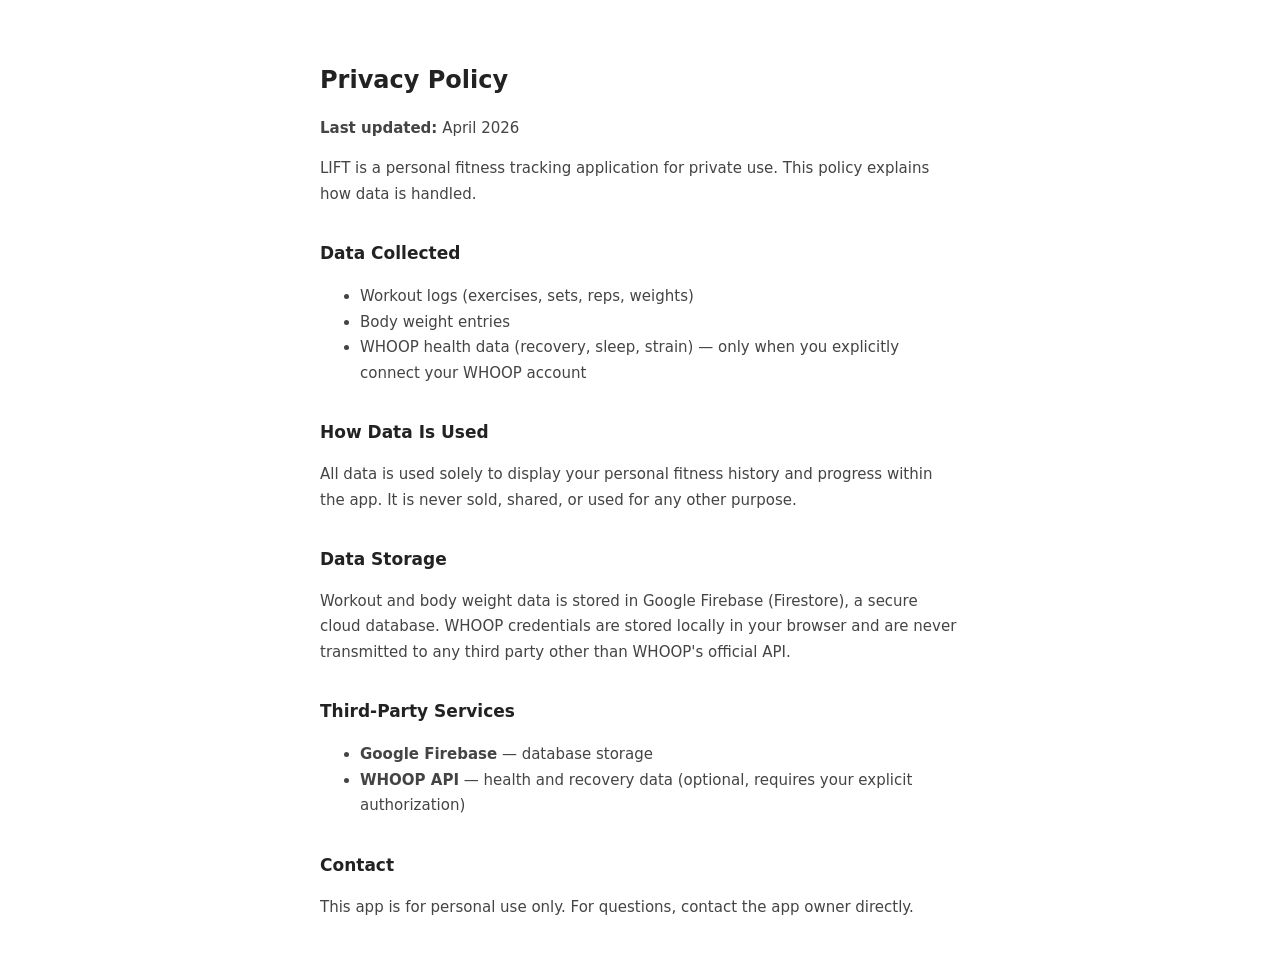
==== privacy.html @ 651737b6 "Add privacy policy page for Whoop developer registration" ====
<!DOCTYPE html>
<html lang="en">
<head>
  <meta charset="UTF-8">
  <meta name="viewport" content="width=device-width, initial-scale=1.0">
  <title>Privacy Policy — LIFT</title>
  <style>
    body { font-family: system-ui, sans-serif; max-width: 640px; margin: 60px auto; padding: 0 24px; color: #222; line-height: 1.7; }
    h1 { font-size: 24px; margin-bottom: 8px; }
    h2 { font-size: 17px; margin-top: 32px; }
    p, li { font-size: 15px; color: #444; }
  </style>
</head>
<body>
  <h1>Privacy Policy</h1>
  <p><strong>Last updated:</strong> April 2026</p>

  <p>LIFT is a personal fitness tracking application for private use. This policy explains how data is handled.</p>

  <h2>Data Collected</h2>
  <ul>
    <li>Workout logs (exercises, sets, reps, weights)</li>
    <li>Body weight entries</li>
    <li>WHOOP health data (recovery, sleep, strain) — only when you explicitly connect your WHOOP account</li>
  </ul>

  <h2>How Data Is Used</h2>
  <p>All data is used solely to display your personal fitness history and progress within the app. It is never sold, shared, or used for any other purpose.</p>

  <h2>Data Storage</h2>
  <p>Workout and body weight data is stored in Google Firebase (Firestore), a secure cloud database. WHOOP credentials are stored locally in your browser and are never transmitted to any third party other than WHOOP's official API.</p>

  <h2>Third-Party Services</h2>
  <ul>
    <li><strong>Google Firebase</strong> — database storage</li>
    <li><strong>WHOOP API</strong> — health and recovery data (optional, requires your explicit authorization)</li>
  </ul>

  <h2>Contact</h2>
  <p>This app is for personal use only. For questions, contact the app owner directly.</p>
</body>
</html>
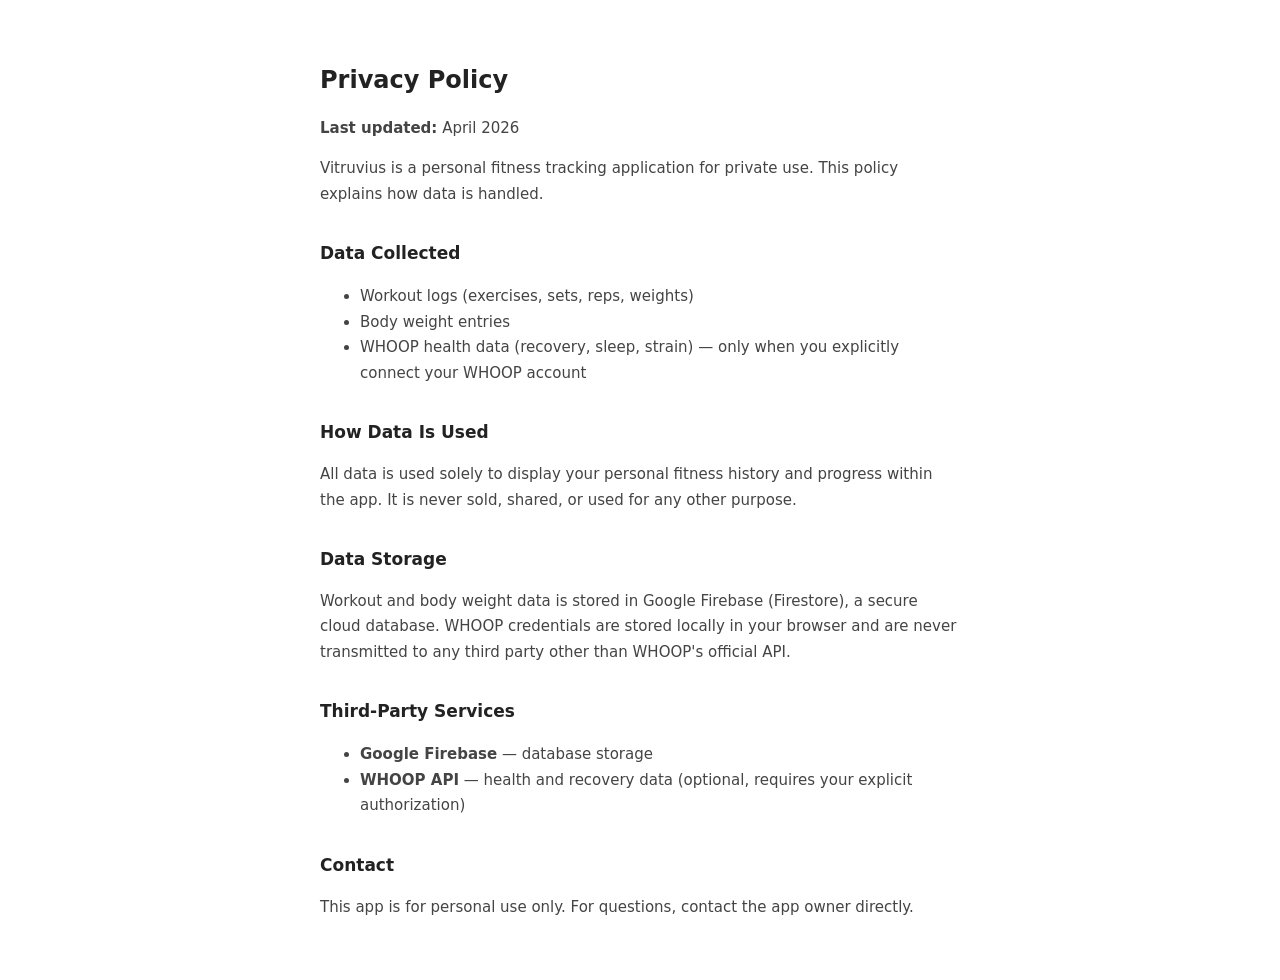
==== commit 4510ed0c: "Rename app from LIFT to Vitruvius Co-Authored-By: Claude Sonnet 4.6 <noreply@anthropic.com>" ====
--- a/privacy.html
+++ b/privacy.html
@@ -3,7 +3,7 @@
 <head>
   <meta charset="UTF-8">
   <meta name="viewport" content="width=device-width, initial-scale=1.0">
-  <title>Privacy Policy — LIFT</title>
+  <title>Privacy Policy — Vitruvius</title>
   <style>
     body { font-family: system-ui, sans-serif; max-width: 640px; margin: 60px auto; padding: 0 24px; color: #222; line-height: 1.7; }
     h1 { font-size: 24px; margin-bottom: 8px; }
@@ -15,7 +15,7 @@
   <h1>Privacy Policy</h1>
   <p><strong>Last updated:</strong> April 2026</p>
 
-  <p>LIFT is a personal fitness tracking application for private use. This policy explains how data is handled.</p>
+  <p>Vitruvius is a personal fitness tracking application for private use. This policy explains how data is handled.</p>
 
   <h2>Data Collected</h2>
   <ul>
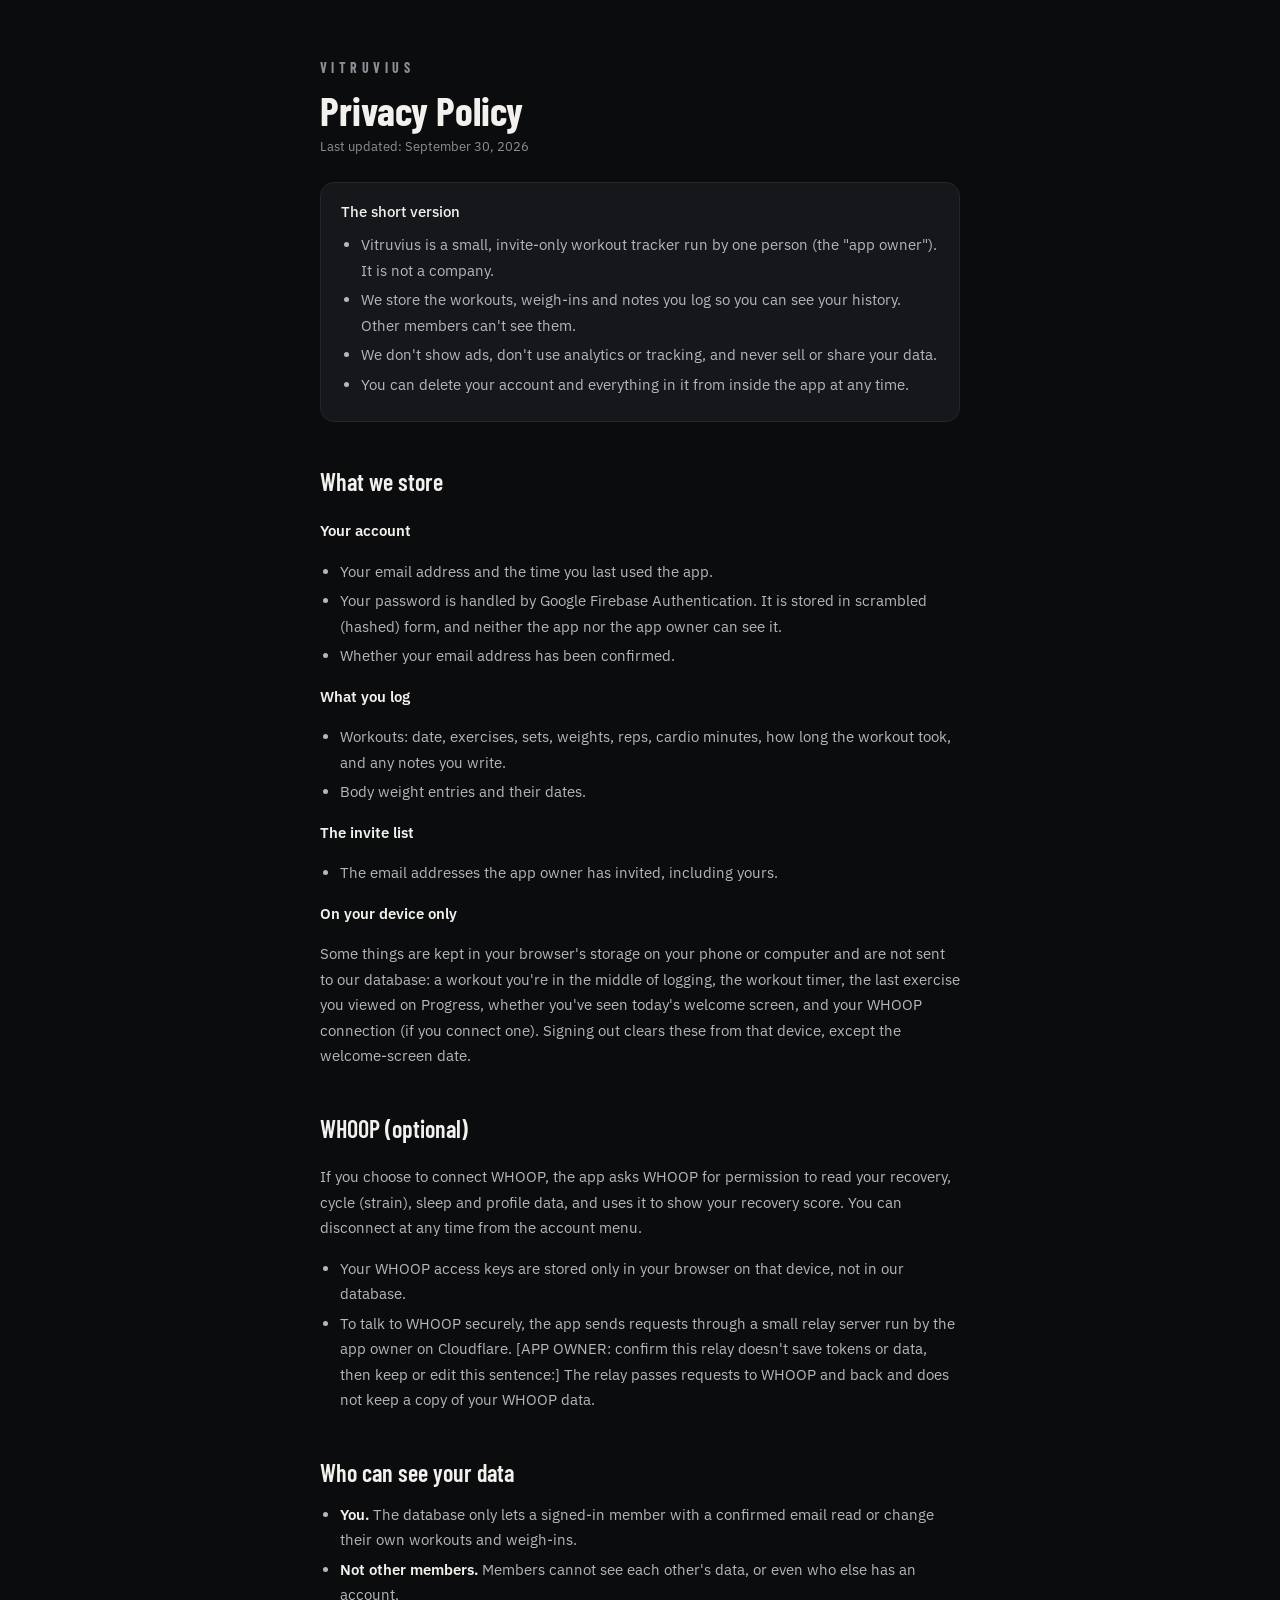
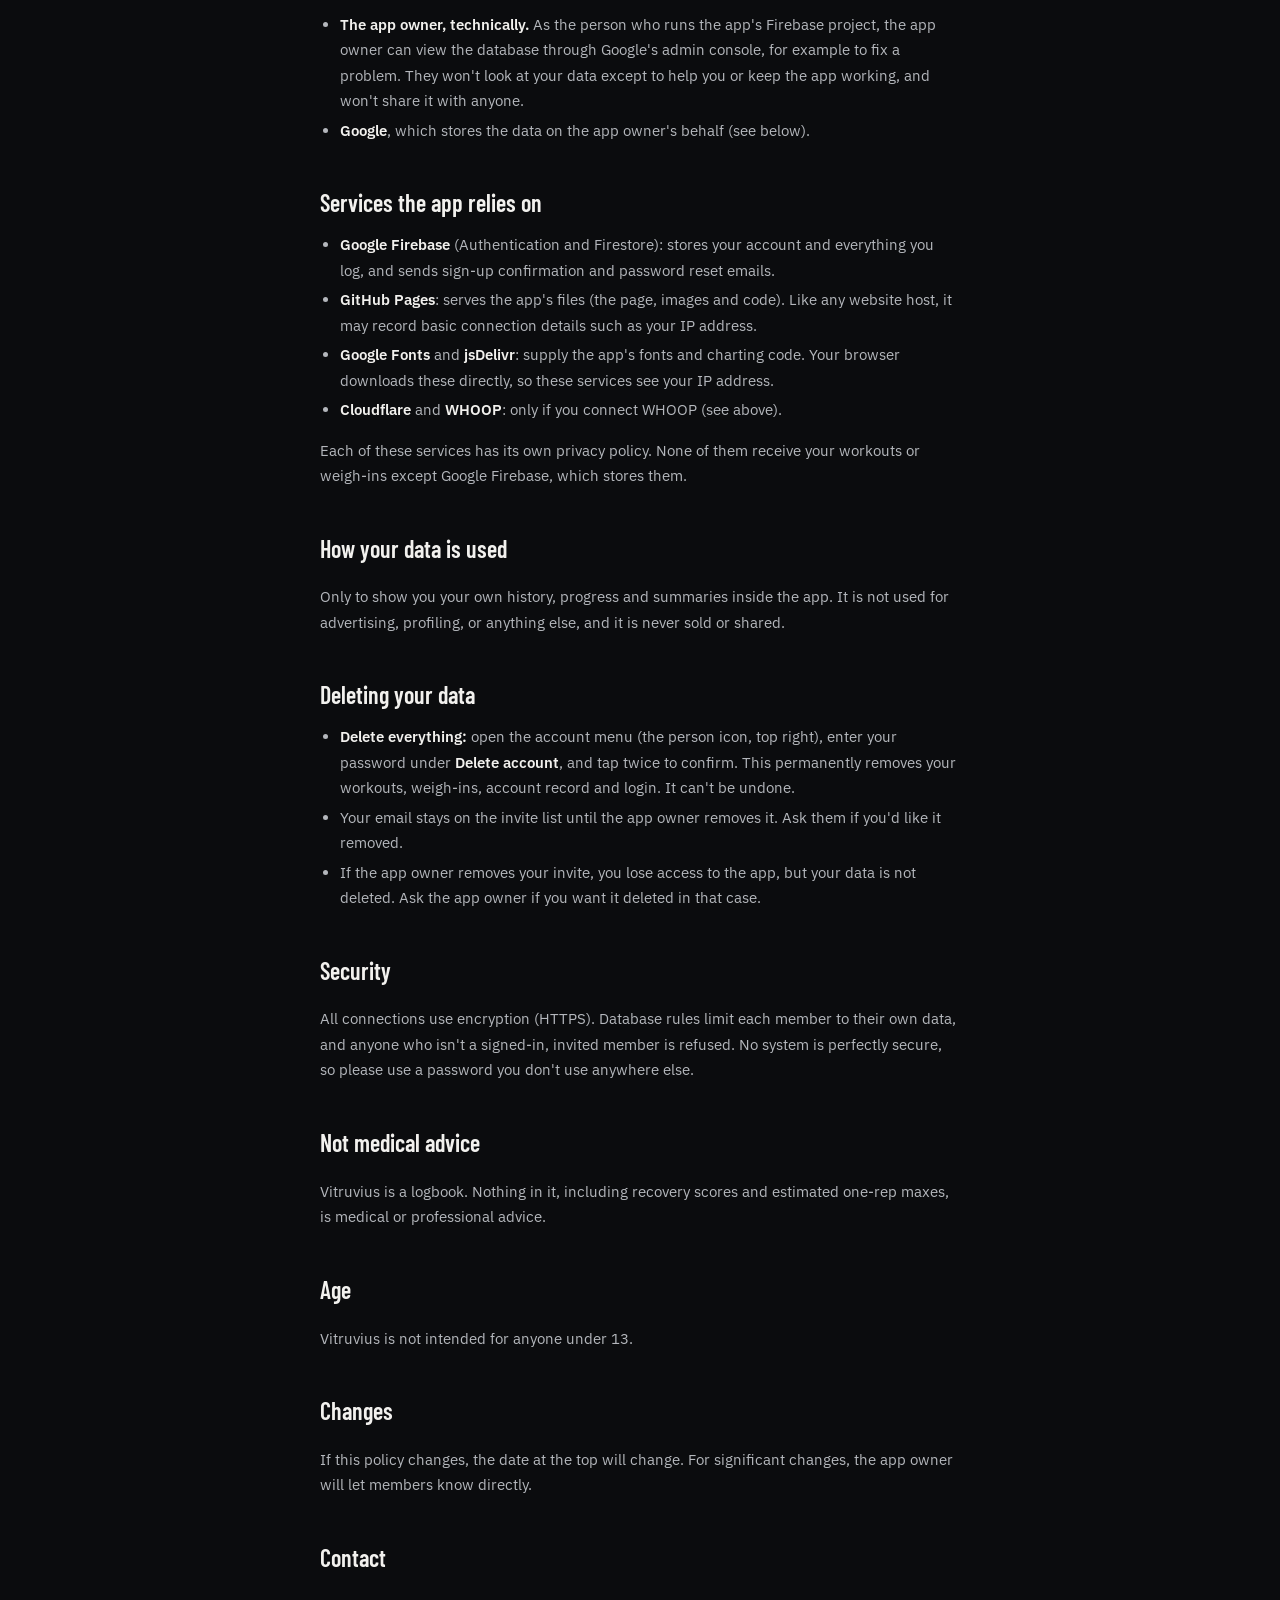
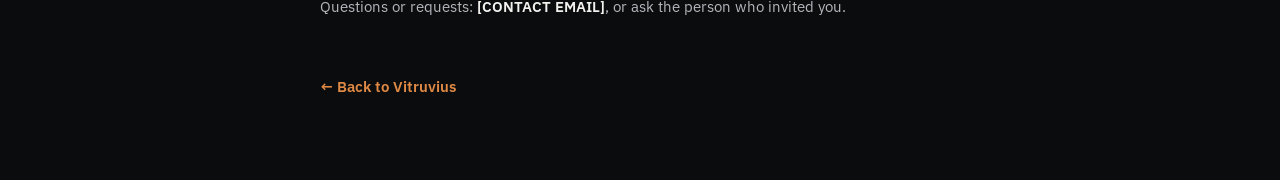
==== commit db757308: "Draft privacy policy for multi-user accounts Rewrites privacy.html for invite-only accounts in the a" ====
--- a/privacy.html
+++ b/privacy.html
@@ -4,39 +4,122 @@
   <meta charset="UTF-8">
   <meta name="viewport" content="width=device-width, initial-scale=1.0">
   <title>Privacy Policy — Vitruvius</title>
+  <link rel="icon" href="favicon.ico?v=3" sizes="any">
+  <link rel="preconnect" href="https://fonts.googleapis.com">
+  <link href="https://fonts.googleapis.com/css2?family=Barlow+Condensed:wght@600;700&family=IBM+Plex+Sans:wght@400;500;600&display=swap" rel="stylesheet">
   <style>
-    body { font-family: system-ui, sans-serif; max-width: 640px; margin: 60px auto; padding: 0 24px; color: #222; line-height: 1.7; }
-    h1 { font-size: 24px; margin-bottom: 8px; }
-    h2 { font-size: 17px; margin-top: 32px; }
-    p, li { font-size: 15px; color: #444; }
+    :root {
+      --bg: #0B0C0E; --card: #15171A; --border: #23262B;
+      --text: #F2F1EE; --text-2: #B4B7BC; --muted: #8B8F96; --accent: #E08A45;
+    }
+    * { box-sizing: border-box; }
+    body {
+      margin: 0; background: var(--bg); color: var(--text-2);
+      font-family: 'IBM Plex Sans', system-ui, sans-serif; font-size: 15px; line-height: 1.7;
+      -webkit-font-smoothing: antialiased;
+    }
+    main { max-width: 680px; margin: 0 auto; padding: 56px 20px 80px; }
+    .mark {
+      font-family: 'Barlow Condensed', sans-serif; font-weight: 700; font-size: 14px;
+      letter-spacing: 0.32em; text-transform: uppercase; color: var(--muted);
+    }
+    h1 { font-family: 'Barlow Condensed', sans-serif; font-size: 40px; font-weight: 700; color: var(--text); margin: 8px 0 4px; line-height: 1.1; }
+    h2 { font-family: 'Barlow Condensed', sans-serif; font-size: 24px; font-weight: 600; color: var(--text); margin: 40px 0 8px; }
+    .updated { color: var(--muted); font-size: 13px; margin: 0 0 24px; }
+    .summary { background: var(--card); border: 1px solid var(--border); border-radius: 14px; padding: 16px 20px; }
+    .summary p { margin: 0 0 8px; color: var(--text); font-weight: 500; }
+    ul { padding-left: 20px; margin: 8px 0; }
+    li { margin: 4px 0; }
+    strong { color: var(--text); font-weight: 600; }
+    a { color: var(--accent); }
+    .back { display: inline-block; margin-top: 40px; font-weight: 600; text-decoration: none; }
   </style>
 </head>
 <body>
+<main>
+  <div class="mark">Vitruvius</div>
   <h1>Privacy Policy</h1>
-  <p><strong>Last updated:</strong> April 2026</p>
+  <p class="updated">Last updated: September 30, 2026</p>
 
-  <p>Vitruvius is a personal fitness tracking application for private use. This policy explains how data is handled.</p>
+  <div class="summary">
+    <p>The short version</p>
+    <ul>
+      <li>Vitruvius is a small, invite-only workout tracker run by one person (the "app owner"). It is not a company.</li>
+      <li>We store the workouts, weigh-ins and notes you log so you can see your history. Other members can't see them.</li>
+      <li>We don't show ads, don't use analytics or tracking, and never sell or share your data.</li>
+      <li>You can delete your account and everything in it from inside the app at any time.</li>
+    </ul>
+  </div>
 
-  <h2>Data Collected</h2>
+  <h2>What we store</h2>
+  <p><strong>Your account</strong></p>
   <ul>
-    <li>Workout logs (exercises, sets, reps, weights)</li>
-    <li>Body weight entries</li>
-    <li>WHOOP health data (recovery, sleep, strain) — only when you explicitly connect your WHOOP account</li>
+    <li>Your email address and the time you last used the app.</li>
+    <li>Your password is handled by Google Firebase Authentication. It is stored in scrambled (hashed) form, and neither the app nor the app owner can see it.</li>
+    <li>Whether your email address has been confirmed.</li>
+  </ul>
+  <p><strong>What you log</strong></p>
+  <ul>
+    <li>Workouts: date, exercises, sets, weights, reps, cardio minutes, how long the workout took, and any notes you write.</li>
+    <li>Body weight entries and their dates.</li>
+  </ul>
+  <p><strong>The invite list</strong></p>
+  <ul>
+    <li>The email addresses the app owner has invited, including yours.</li>
+  </ul>
+  <p><strong>On your device only</strong></p>
+  <p>Some things are kept in your browser's storage on your phone or computer and are not sent to our database: a workout you're in the middle of logging, the workout timer, the last exercise you viewed on Progress, whether you've seen today's welcome screen, and your WHOOP connection (if you connect one). Signing out clears these from that device, except the welcome-screen date.</p>
+
+  <h2>WHOOP (optional)</h2>
+  <p>If you choose to connect WHOOP, the app asks WHOOP for permission to read your recovery, cycle (strain), sleep and profile data, and uses it to show your recovery score. You can disconnect at any time from the account menu.</p>
+  <ul>
+    <li>Your WHOOP access keys are stored only in your browser on that device, not in our database.</li>
+    <li>To talk to WHOOP securely, the app sends requests through a small relay server run by the app owner on Cloudflare. [APP OWNER: confirm this relay doesn't save tokens or data, then keep or edit this sentence:] The relay passes requests to WHOOP and back and does not keep a copy of your WHOOP data.</li>
   </ul>
 
-  <h2>How Data Is Used</h2>
-  <p>All data is used solely to display your personal fitness history and progress within the app. It is never sold, shared, or used for any other purpose.</p>
-
-  <h2>Data Storage</h2>
-  <p>Workout and body weight data is stored in Google Firebase (Firestore), a secure cloud database. WHOOP credentials are stored locally in your browser and are never transmitted to any third party other than WHOOP's official API.</p>
-
-  <h2>Third-Party Services</h2>
+  <h2>Who can see your data</h2>
   <ul>
-    <li><strong>Google Firebase</strong> — database storage</li>
-    <li><strong>WHOOP API</strong> — health and recovery data (optional, requires your explicit authorization)</li>
+    <li><strong>You.</strong> The database only lets a signed-in member with a confirmed email read or change their own workouts and weigh-ins.</li>
+    <li><strong>Not other members.</strong> Members cannot see each other's data, or even who else has an account.</li>
+    <li><strong>The app owner, technically.</strong> As the person who runs the app's Firebase project, the app owner can view the database through Google's admin console, for example to fix a problem. They won't look at your data except to help you or keep the app working, and won't share it with anyone.</li>
+    <li><strong>Google</strong>, which stores the data on the app owner's behalf (see below).</li>
   </ul>
 
+  <h2>Services the app relies on</h2>
+  <ul>
+    <li><strong>Google Firebase</strong> (Authentication and Firestore): stores your account and everything you log, and sends sign-up confirmation and password reset emails.</li>
+    <li><strong>GitHub Pages</strong>: serves the app's files (the page, images and code). Like any website host, it may record basic connection details such as your IP address.</li>
+    <li><strong>Google Fonts</strong> and <strong>jsDelivr</strong>: supply the app's fonts and charting code. Your browser downloads these directly, so these services see your IP address.</li>
+    <li><strong>Cloudflare</strong> and <strong>WHOOP</strong>: only if you connect WHOOP (see above).</li>
+  </ul>
+  <p>Each of these services has its own privacy policy. None of them receive your workouts or weigh-ins except Google Firebase, which stores them.</p>
+
+  <h2>How your data is used</h2>
+  <p>Only to show you your own history, progress and summaries inside the app. It is not used for advertising, profiling, or anything else, and it is never sold or shared.</p>
+
+  <h2>Deleting your data</h2>
+  <ul>
+    <li><strong>Delete everything:</strong> open the account menu (the person icon, top right), enter your password under <strong>Delete account</strong>, and tap twice to confirm. This permanently removes your workouts, weigh-ins, account record and login. It can't be undone.</li>
+    <li>Your email stays on the invite list until the app owner removes it. Ask them if you'd like it removed.</li>
+    <li>If the app owner removes your invite, you lose access to the app, but your data is not deleted. Ask the app owner if you want it deleted in that case.</li>
+  </ul>
+
+  <h2>Security</h2>
+  <p>All connections use encryption (HTTPS). Database rules limit each member to their own data, and anyone who isn't a signed-in, invited member is refused. No system is perfectly secure, so please use a password you don't use anywhere else.</p>
+
+  <h2>Not medical advice</h2>
+  <p>Vitruvius is a logbook. Nothing in it, including recovery scores and estimated one-rep maxes, is medical or professional advice.</p>
+
+  <h2>Age</h2>
+  <p>Vitruvius is not intended for anyone under 13.</p>
+
+  <h2>Changes</h2>
+  <p>If this policy changes, the date at the top will change. For significant changes, the app owner will let members know directly.</p>
+
   <h2>Contact</h2>
-  <p>This app is for personal use only. For questions, contact the app owner directly.</p>
+  <p>Questions or requests: <strong>[CONTACT EMAIL]</strong>, or ask the person who invited you.</p>
+
+  <a class="back" href="./">← Back to Vitruvius</a>
+</main>
 </body>
 </html>
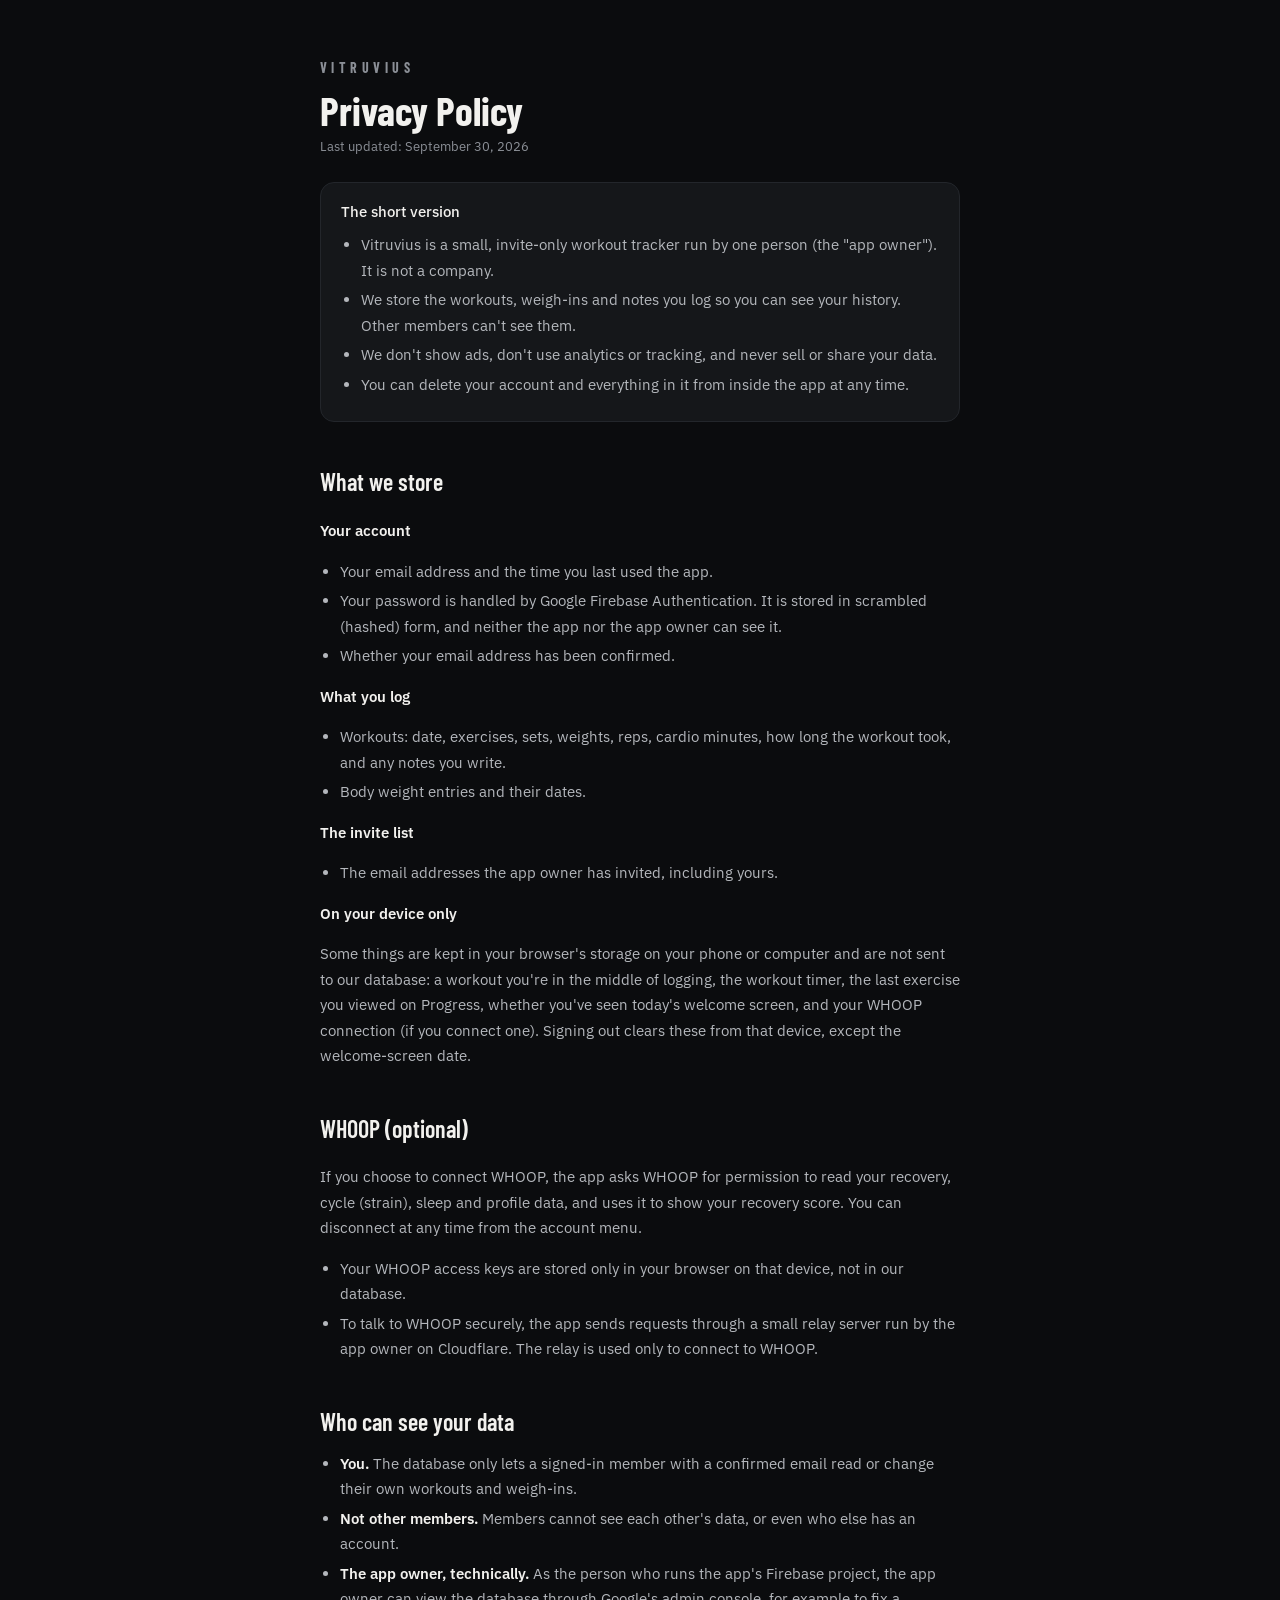
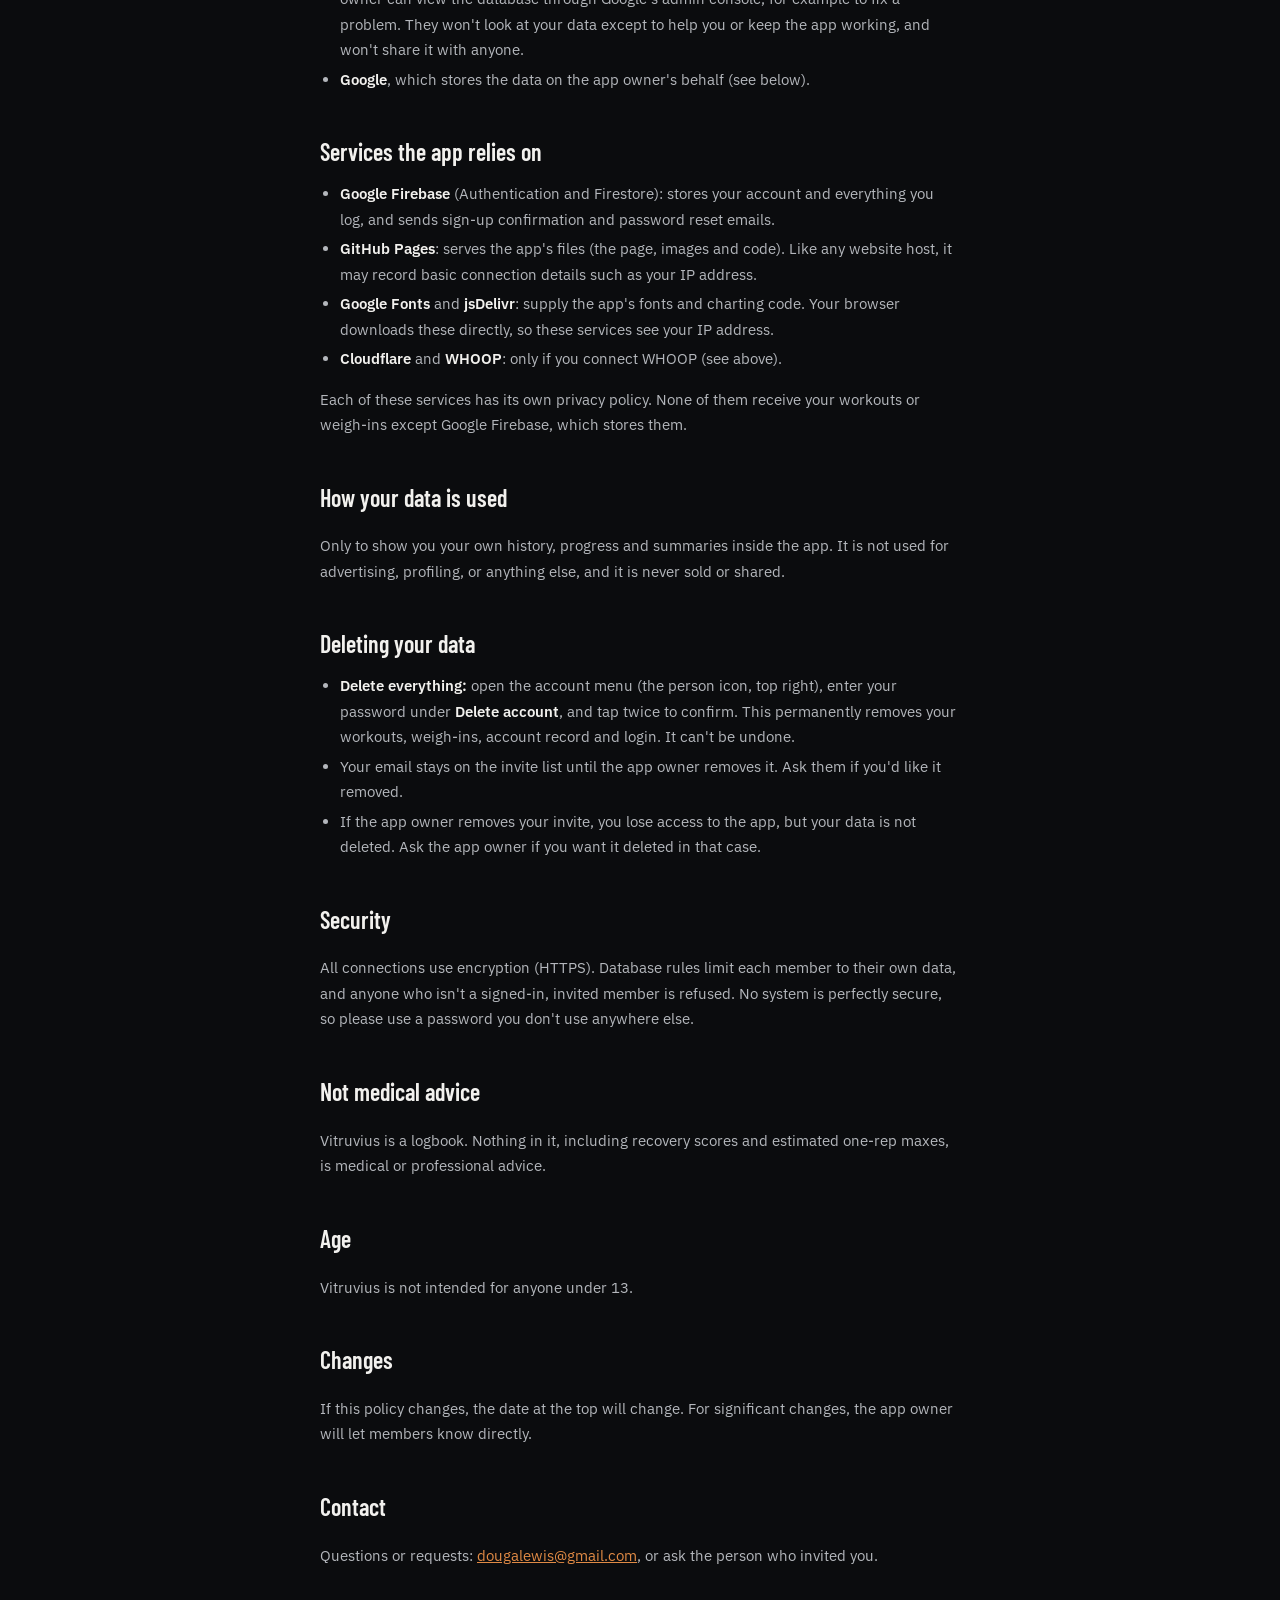
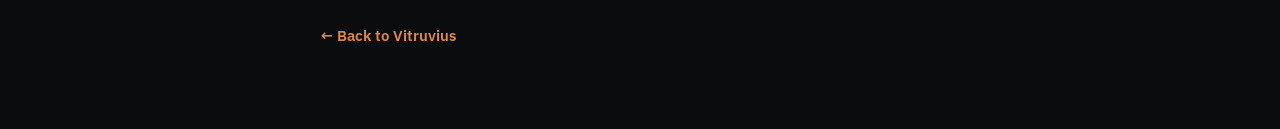
==== commit b7f9867b: "Fill in privacy policy contact and WHOOP relay wording Co-Authored-By: Claude Opus 5.5 <noreply@anth" ====
--- a/privacy.html
+++ b/privacy.html
@@ -74,7 +74,7 @@
   <p>If you choose to connect WHOOP, the app asks WHOOP for permission to read your recovery, cycle (strain), sleep and profile data, and uses it to show your recovery score. You can disconnect at any time from the account menu.</p>
   <ul>
     <li>Your WHOOP access keys are stored only in your browser on that device, not in our database.</li>
-    <li>To talk to WHOOP securely, the app sends requests through a small relay server run by the app owner on Cloudflare. [APP OWNER: confirm this relay doesn't save tokens or data, then keep or edit this sentence:] The relay passes requests to WHOOP and back and does not keep a copy of your WHOOP data.</li>
+    <li>To talk to WHOOP securely, the app sends requests through a small relay server run by the app owner on Cloudflare. The relay is used only to connect to WHOOP.</li>
   </ul>
 
   <h2>Who can see your data</h2>
@@ -117,7 +117,7 @@
   <p>If this policy changes, the date at the top will change. For significant changes, the app owner will let members know directly.</p>
 
   <h2>Contact</h2>
-  <p>Questions or requests: <strong>[CONTACT EMAIL]</strong>, or ask the person who invited you.</p>
+  <p>Questions or requests: <a href="mailto:dougalewis@gmail.com">dougalewis@gmail.com</a>, or ask the person who invited you.</p>
 
   <a class="back" href="./">← Back to Vitruvius</a>
 </main>
